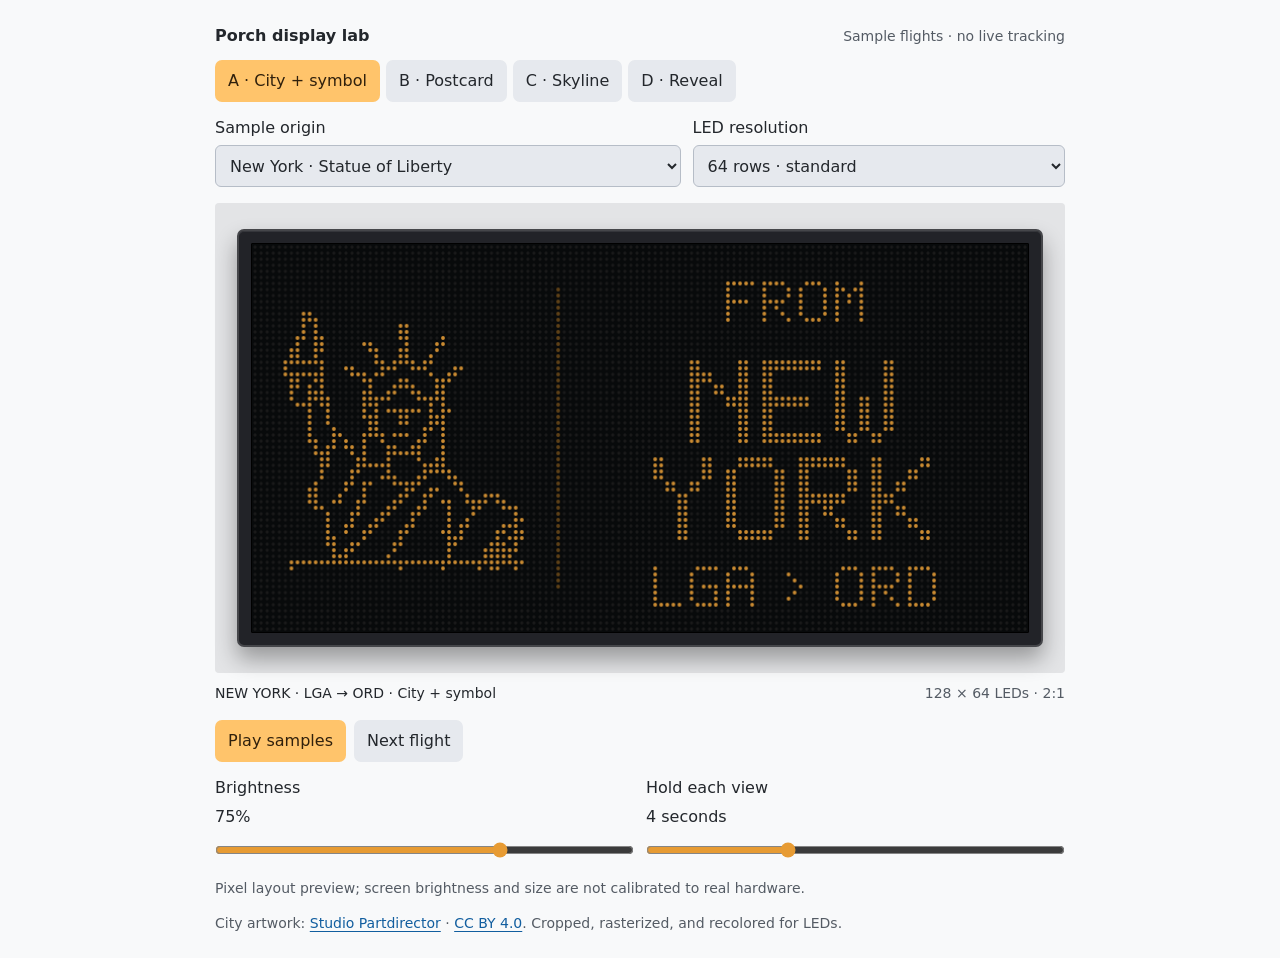
==== index.html @ 98efd969 "Add LED flight display emulator and city landmark library" ====
<!doctype html>
<html lang="en">
<head>
<meta charset="utf-8">
<meta name="viewport" content="width=device-width, initial-scale=1">
<meta name="description" content="Try four amber LED flight-origin displays with city landmark icons.">
<title>Porch Flight Display</title>
<style>
:root {
  color-scheme: light dark;
  --page: light-dark(#f8f9fa, #17191c);
  --ink: light-dark(#23272c, #f0f1f3);
  --muted-ink: light-dark(#545b64, #aeb5bf);
  --control: light-dark(#e6e9ee, #2d3239);
  --control-border: light-dark(#b6bdc7, #515b68);
  --active: #ffc46b;
  --active-ink: #30200c;
}
* { box-sizing: border-box; }
body { margin: 0; padding: 24px 16px; font: 400 16px/1.5 system-ui, sans-serif; background: var(--page); color: var(--ink); }
main { width: 100%; max-width: 850px; margin: 0 auto; }
strong { font-weight: 600; }
button, select, input { font: inherit; }
.btn { display: inline-flex; align-items: center; justify-content: center; min-height: 42px; padding: 8px 12px; background: var(--control); color: var(--ink); border: 1px solid transparent; border-radius: 7px; cursor: pointer; text-align: center; }
.btn:hover { border-color: var(--control-border); }
.btn[aria-pressed="true"], .btn-primary { background: var(--active); color: var(--active-ink); }
.btn:focus-visible, select:focus-visible, input:focus-visible, a:focus-visible { outline: 3px solid #3f8fdf; outline-offset: 3px; }
.form-label { font-weight: 400; }
.form-select { width: 100%; min-width: 0; min-height: 42px; padding: 7px 10px; background: var(--control); color: var(--ink); border: 1px solid var(--control-border); border-radius: 6px; }
.form-range { display: block; width: 100%; min-height: 32px; margin: 0; accent-color: #e79b33; cursor: pointer; }
.text-small { font-size: 0.875rem; }
.text-muted { color: var(--muted-ink); }
.tabular-nums { font-variant-numeric: tabular-nums; }
a { color: light-dark(#125e9f, #8ec6f5); text-underline-offset: 3px; }
p { margin: 0 0 12px; }
@media(max-width: 420px) { body { padding: 16px 12px; } .btn { min-height: 44px; } }

</style>
</head>
<body><main>
<div id="porch-display-emulator" aria-label="Interactive porch flight display emulator">
  <style>
    #porch-display-emulator .pd-top { display:flex; align-items:center; justify-content:space-between; gap:12px; flex-wrap:wrap; margin-bottom:12px; }
    #porch-display-emulator .pd-layouts { display:flex; flex-wrap:wrap; gap:6px; margin-bottom:14px; }
    #porch-display-emulator .pd-controls { display:grid; grid-template-columns:1.25fr 1fr; gap:12px; margin-bottom:16px; }
    #porch-display-emulator .pd-field { display:grid; gap:5px; min-width:0; }
    #porch-display-emulator .pd-stage { --pd-case:#222328; --pd-face:#080a0b; --pd-rim:#45464a; padding:26px 22px; display:flex; justify-content:center; align-items:center; background:light-dark(#e3e4e6,#17191d); border-radius:4px; }
    #porch-display-emulator .pd-sign { width:100%; box-sizing:border-box; background:var(--pd-case); border:2px solid var(--pd-rim); padding:12px; border-radius:7px; box-shadow:0 12px 22px #0005,inset 0 1px 0 #ffffff16; }
    #porch-display-emulator .pd-sign canvas { display:block; width:100%; height:auto; background:var(--pd-face); border:1px solid #000; border-radius:1px; }
    #porch-display-emulator .pd-caption { display:flex; align-items:baseline; justify-content:space-between; flex-wrap:wrap; gap:6px 16px; margin-top:10px; margin-bottom:16px; }
    #porch-display-emulator .pd-play { display:flex; flex-wrap:wrap; gap:8px; margin-bottom:14px; }
    #porch-display-emulator .pd-settings { display:grid; grid-template-columns:1fr 1fr; gap:12px; margin-bottom:12px; }
    #porch-display-emulator .pd-credit { margin:14px 0 0; }
    #porch-display-emulator [hidden] { display:none !important; }
    @media(max-width:420px) {
      #porch-display-emulator .pd-controls, #porch-display-emulator .pd-settings { grid-template-columns:1fr; }
      #porch-display-emulator .pd-stage { padding:20px 10px; }
      #porch-display-emulator .pd-sign { padding:8px; }
    }
  </style>
  <div class="pd-top">
    <strong>Porch display lab</strong>
    <span class="text-small text-muted">Sample flights · no live tracking</span>
  </div>
  <div class="pd-layouts" role="group" aria-label="Display layout">
    <button class="btn" type="button" data-layout="a" aria-pressed="true">A · City + symbol</button>
    <button class="btn" type="button" data-layout="b" aria-pressed="false">B · Postcard</button>
    <button class="btn" type="button" data-layout="c" aria-pressed="false">C · Skyline</button>
    <button class="btn" type="button" data-layout="d" aria-pressed="false">D · Reveal</button>
  </div>
  <div class="pd-controls">
    <label class="pd-field form-label">Sample origin
      <select class="form-select" id="pd-city">
        <option value="0">New York · Statue of Liberty</option>
        <option value="1">London · Big Ben</option>
        <option value="2">Paris · Eiffel Tower</option>
        <option value="3">San Francisco · Golden Gate Bridge</option>
        <option value="4">Seattle · Space Needle</option>
        <option value="5">Tokyo · Temple</option>
      </select>
    </label>
    <label class="pd-field form-label">LED resolution
      <select class="form-select" id="pd-resolution">
        <option value="32">32 rows · coarse</option>
        <option value="64" selected>64 rows · standard</option>
        <option value="128">128 rows · detailed</option>
      </select>
    </label>
  </div>
  <div class="pd-stage">
    <div class="pd-sign" id="pd-sign">
      <canvas id="pd-canvas" width="768" height="384" role="img" aria-label="Loading New York sample display">LED flight origin preview.</canvas>
    </div>
  </div>
  <div class="pd-caption text-small">
    <span id="pd-status" aria-live="polite">Loading city artwork…</span>
    <span class="text-muted tabular-nums" id="pd-spec">128 × 64 LEDs · 2:1</span>
  </div>
  <div class="pd-play">
    <button class="btn btn-primary" type="button" id="pd-play" aria-pressed="false">Play samples</button>
    <button class="btn" type="button" id="pd-next">Next flight</button>
    <button class="btn" type="button" id="pd-phase" hidden>Show landmark</button>
  </div>
  <div class="pd-settings">
    <label class="pd-field form-label">Brightness <span class="tabular-nums" id="pd-bright-value">75%</span>
      <input class="form-range" id="pd-bright" type="range" min="20" max="100" step="5" value="75" aria-label="Simulated LED brightness">
    </label>
    <label class="pd-field form-label">Hold each view <span class="tabular-nums" id="pd-hold-value">4 seconds</span>
      <input class="form-range" id="pd-hold" type="range" min="2" max="8" step="1" value="4" aria-label="Seconds per display view">
    </label>
  </div>
  <div class="text-small text-muted" id="pd-note">Pixel layout preview; screen brightness and size are not calibrated to real hardware.</div>
  <p class="pd-credit text-small text-muted">City artwork: <a href="https://svgcities.com/" target="_blank" rel="noopener noreferrer">Studio Partdirector</a> · <a href="https://creativecommons.org/licenses/by/4.0/" target="_blank" rel="noopener noreferrer">CC BY 4.0</a>. Cropped, rasterized, and recolored for LEDs.</p>
  <script type="application/json" id="pd-icon-data">{"us-new-york":"[base64]","gb-london":"[base64]","fr-paris":"[base64]","us-san-francisco":"[base64]","us-seattle":"[base64]","jp-tokyo":"[base64]"}</script>
  <script>
  (() => {
    'use strict';
    const root = document.getElementById('porch-display-emulator');
    const el = id => root.querySelector('#' + id);
    const canvas = el('pd-canvas');
    const ctx = canvas.getContext('2d');
    const base = document.createElement('canvas');
    const baseCtx = base.getContext('2d');
    const reducedMotion = matchMedia('(prefers-reduced-motion: reduce)');
    const cities = [
      { name:'NEW YORK', code:'LGA', airport:'LaGuardia', icon:'us-new-york', landmark:'Statue of Liberty' },
      { name:'LONDON', code:'LHR', airport:'Heathrow', icon:'gb-london', landmark:'Big Ben' },
      { name:'PARIS', code:'CDG', airport:'Charles de Gaulle', icon:'fr-paris', landmark:'Eiffel Tower' },
      { name:'SAN FRANCISCO', code:'SFO', airport:'San Francisco International', icon:'us-san-francisco', landmark:'Golden Gate Bridge' },
      { name:'SEATTLE', code:'SEA', airport:'Seattle-Tacoma', icon:'us-seattle', landmark:'Space Needle' },
      { name:'TOKYO', code:'HND', airport:'Haneda', icon:'jp-tokyo', landmark:'Temple' }
    ];
    // Each glyph is a real 5-by-7 bitmap. Letter edges always land on whole LEDs.
    const font = {
      A:['01110','10001','10001','11111','10001','10001','10001'],
      B:['11110','10001','10001','11110','10001','10001','11110'],
      C:['01111','10000','10000','10000','10000','10000','01111'],
      D:['11110','10001','10001','10001','10001','10001','11110'],
      E:['11111','10000','10000','11110','10000','10000','11111'],
      F:['11111','10000','10000','11110','10000','10000','10000'],
      G:['01111','10000','10000','10111','10001','10001','01111'],
      H:['10001','10001','10001','11111','10001','10001','10001'],
      I:['111','010','010','010','010','010','111'],
      J:['00111','00010','00010','00010','10010','10010','01100'],
      K:['10001','10010','10100','11000','10100','10010','10001'],
      L:['10000','10000','10000','10000','10000','10000','11111'],
      M:['10001','11011','10101','10101','10001','10001','10001'],
      N:['10001','11001','10101','10011','10001','10001','10001'],
      O:['01110','10001','10001','10001','10001','10001','01110'],
      P:['11110','10001','10001','11110','10000','10000','10000'],
      Q:['01110','10001','10001','10001','10101','10010','01101'],
      R:['11110','10001','10001','11110','10100','10010','10001'],
      S:['01111','10000','10000','01110','00001','00001','11110'],
      T:['11111','00100','00100','00100','00100','00100','00100'],
      U:['10001','10001','10001','10001','10001','10001','01110'],
      V:['10001','10001','10001','10001','10001','01010','00100'],
      W:['10001','10001','10001','10101','10101','10101','01010'],
      X:['10001','10001','01010','00100','01010','10001','10001'],
      Y:['10001','10001','01010','00100','00100','00100','00100'],
      Z:['11111','00001','00010','00100','01000','10000','11111'],
      '0':['01110','10001','10011','10101','11001','10001','01110'],
      '1':['010','110','010','010','010','010','111'],
      '2':['01110','10001','00001','00010','00100','01000','11111'],
      '3':['11110','00001','00001','01110','00001','00001','11110'],
      '4':['00010','00110','01010','10010','11111','00010','00010'],
      '5':['11111','10000','10000','11110','00001','00001','11110'],
      '6':['01110','10000','10000','11110','10001','10001','01110'],
      '7':['11111','00001','00010','00100','01000','01000','01000'],
      '8':['01110','10001','10001','01110','10001','10001','01110'],
      '9':['01110','10001','10001','01111','00001','00001','01110'],
      '>':['000','100','010','001','010','100','000'],
      '-':['000','000','000','111','000','000','000'],
      '?':['11110','00001','00001','00110','00100','00000','00100'],
      ' ':['000','000','000','000','000','000','000']
    };
    const state = { layout:'a', city:0, rows:64, brightness:75, hold:4, phase:0, playing:false, remaining:0 };
    const artwork = new Map();
    const masks = new Map();
    let cols = 128, rows = 64, pixels = new Uint8Array(cols * rows);
    let intervalId = null, animationId = null, phaseStarted = 0, pausedElapsed = 0, ready = false;
    let artErrors = [];
    const dotPitch = 6;
    const measure = (text, scale=1) => Math.max(0, [...text].reduce((n,c) => n + (font[c] || font['?'])[0].length + 1, 0) - 1) * scale;
    function rect(x, y, w, h, value=255) {
      x=Math.round(x); y=Math.round(y); w=Math.round(w); h=Math.round(h);
      for(let py=Math.max(0,y); py<Math.min(rows,y+h); py++)
        for(let px=Math.max(0,x); px<Math.min(cols,x+w); px++) pixels[py*cols+px]=value;
    }
    function text(str,x,y,scale=1,value=255) {
      x=Math.round(x); y=Math.round(y);
      for(const char of str) {
        const glyph=font[char] || font['?'];
        glyph.forEach((line,gy) => [...line].forEach((bit,gx) => { if(bit==='1') rect(x+gx*scale,y+gy*scale,scale,scale,value); }));
        x+=(glyph[0].length+1)*scale;
      }
    }
    function fitText(str,x,y,w,h,maxScale=4) {
      const choices=[[str]];
      const words=str.split(' ');
      for(let i=1;i<words.length;i++) choices.push([words.slice(0,i).join(' '),words.slice(i).join(' ')]);
      let best=null;
      for(let scale=Math.floor(maxScale);scale>=1;scale--) {
        for(const lines of choices) {
          const height=(lines.length*8-1)*scale;
          if(height<=h && lines.every(line=>measure(line,scale)<=w)) { best={lines,scale,height}; break; }
        }
        if(best) break;
      }
      if(!best) {
        // Low-resolution panels still preserve complete city names, using additional rows.
        const lines=[]; let line='';
        for(const char of str) {
          if(measure(line+char)>w && line) { lines.push(line.trim()); line=''; }
          line+=char;
        }
        if(line.trim()) lines.push(line.trim());
        if(lines.length*8-1>h) return false;
        best={lines,scale:1,height:lines.length*8-1};
      }
      const top=Math.round(y+(h-best.height)/2);
      best.lines.forEach((line,i)=>text(line,x+(w-measure(line,best.scale))/2,top+i*8*best.scale,best.scale));
      return true;
    }
    function icon(key,x,y,w,h,value=255) {
      const art=artwork.get(key);
      if(!art) { fitText('?',x,y,w,h,Math.max(1,Math.floor(h/9))); return; }
      w=Math.max(1,Math.floor(w)); h=Math.max(1,Math.floor(h));
      const cacheKey=key+':'+w+':'+h;
      if(!masks.has(cacheKey)) {
        const off=document.createElement('canvas'); off.width=w; off.height=h;
        const oc=off.getContext('2d',{willReadFrequently:true});
        const scale=Math.min(w/art.width,h/art.height);
        const dw=Math.max(1,Math.round(art.width*scale)), dh=Math.max(1,Math.round(art.height*scale));
        oc.drawImage(art,(w-dw)/2,(h-dh)/2,dw,dh);
        const rgba=oc.getImageData(0,0,w,h).data;
        const mask=new Uint8Array(w*h);
        for(let i=0;i<mask.length;i++) mask[i]=rgba[i*4+3]>=66 ? 255 : 0;
        masks.set(cacheKey,mask);
      }
      const mask=masks.get(cacheKey);
      for(let iy=0;iy<h;iy++) for(let ix=0;ix<w;ix++) if(mask[iy*w+ix]) rect(x+ix,y+iy,1,1,value);
    }
    function combined(city) {
      const r=rows/64;
      if(rows===32) {
        icon(city.icon,2,3,22,26);
        fitText(city.name,27,3,cols-29,25,1);
        return;
      }
      const divider=Math.round(cols*.39);
      icon(city.icon,5*r,5*r,divider-10*r,rows-10*r);
      rect(divider,7*r,1,rows-14*r,120);
      const x=divider+5*r,w=cols-x-5*r;
      fitText('FROM',x,5*r,w,8*r,Math.floor(r));
      fitText(city.name,x,19*r,w,30*r,Math.floor(3*r));
      fitText(city.code+' > ORD',x,53*r,w,7*r,Math.floor(r));
    }
    function postcard(city) {
      const r=rows/64;
      if(rows===32) {
        if(city.name.split(' ').some(word=>measure(word)>cols-2)) {
          fitText(city.name,1,1,cols-2,rows-2,1);
          return;
        }
        fitText(city.name,1,1,cols-2,15,1);
        icon(city.icon,8,18,16,13);
        return;
      }
      fitText('FROM',2*r,3*r,cols-4*r,7*r,Math.floor(r));
      const long=measure(city.name)>cols/r-6;
      const titleHeight=(long?15:7)*r;
      fitText(city.name,3*r,14*r,cols-6*r,titleHeight,Math.floor(r));
      const iconTop=14*r+titleHeight+4*r;
      icon(city.icon,7*r,iconTop,cols-14*r,52*r-iconTop);
      fitText(city.code+' > ORD',2*r,55*r,cols-4*r,7*r,Math.floor(r));
    }
    function skyline(city) {
      const r=rows/64;
      fitText(city.name,5*r,3*r,cols-10*r,15*r,Math.floor(2*r));
      const bottom=Math.round(53*r), top=Math.round(25*r);
      // Schematic cityscape: geometric context, not a traced or geographically accurate skyline.
      const heights=[.32,.53,.4,.75,.34,.58,.48,.7,.45,.56,.8,.4,.64,.36,.6,.46];
      const bandLeft=Math.round(cols*.12), bandRight=Math.round(cols*.88);
      const bandWidth=bandRight-bandLeft, bw=Math.max(2,Math.floor(bandWidth/19));
      for(let i=0;i<16;i++) {
        const bx=bandLeft+Math.round(i*bandWidth/16);
        const bh=Math.round((bottom-top)*heights[(i+state.city)%heights.length]);
        const center=cols/2;
        if(Math.abs(bx-center)<24*r) continue;
        rect(bx,bottom-bh,bw,bh,150);
        if(rows>=64) for(let yy=bottom-bh+3*r; yy<bottom-2*r; yy+=4*r) rect(bx+2*r,yy,1*r,1*r,0);
      }
      icon(city.icon,cols/2-24*r,21*r,48*r,32*r,255);
      rect(4*r,bottom,cols-8*r,1,190);
      if(rows>=64) fitText(city.code+' > ORD',4*r,56*r,cols-8*r,7*r,Math.floor(r));
    }
    function reveal(city) {
      const r=rows/64;
      if(state.phase===2) { combined(city); return; }
      if(state.phase===0) {
        if(rows>=64) fitText('FROM',4*r,5*r,cols-8*r,7*r,Math.floor(r));
        fitText(city.name,4*r,rows===32?4:19*r,cols-8*r,rows===32?24:27*r,Math.max(1,Math.floor(3*r)));
        if(rows>=64) fitText(city.code+' > ORD',4*r,54*r,cols-8*r,7*r,Math.floor(r));
      } else {
        icon(city.icon,cols/2-24*r,2*r,48*r,45*r);
        const caption=rows===32 && measure(city.name)>cols-4*r?city.code:city.name;
        fitText(caption,2*r,Math.round(50*r),cols-4*r,rows-Math.round(50*r),Math.max(1,Math.floor(r)));
      }
    }
    function makeBase() {
      canvas.width=cols*dotPitch; canvas.height=rows*dotPitch;
      base.width=canvas.width; base.height=canvas.height;
      baseCtx.fillStyle='#080a0b'; baseCtx.fillRect(0,0,base.width,base.height);
      baseCtx.fillStyle='#1a1a1a'; baseCtx.beginPath();
      for(let y=0;y<rows;y++) for(let x=0;x<cols;x++) {
        baseCtx.moveTo(x*6+4.7,y*6+3);
        baseCtx.arc(x*6+3,y*6+3,1.7,0,Math.PI*2);
      }
      baseCtx.fill();
    }
    function paint(frame=pixels) {
      ctx.drawImage(base,0,0);
      const b=state.brightness/100;
      for(const level of [120,150,190,255]) {
        const power=(level/255)*(.2+.8*b);
        ctx.fillStyle='rgb('+Math.round(255*power)+','+Math.round(175*power)+','+Math.round(62*power)+')';
        ctx.beginPath();
        for(let i=0;i<frame.length;i++) if(frame[i]===level) {
          const px=(i%cols)*6+3,py=Math.floor(i/cols)*6+3;
          ctx.moveTo(px+1.9,py); ctx.arc(px,py,1.9,0,Math.PI*2);
        }
        ctx.fill();
      }
    }
    function draw(animate=false) {
      const previous=pixels.slice(), oldCols=cols, oldRows=rows;
      rows=state.rows;
      cols=rows*(state.layout==='b'?1:state.layout==='c'?3:2);
      const changed=cols!==oldCols || rows!==oldRows;
      if(changed || !base.width) makeBase();
      pixels=new Uint8Array(cols*rows);
      const city=cities[state.city];
      ({a:combined,b:postcard,c:skyline,d:reveal})[state.layout](city);
      el('pd-sign').style.maxWidth=state.layout==='b'?'370px':'100%';
      el('pd-spec').textContent=cols+' × '+rows+' LEDs · '+(cols/rows)+':1';
      el('pd-phase').hidden=state.layout!=='d';
      el('pd-phase').textContent=['Show landmark','Show both','Show city'][state.phase];
      const phase=state.layout==='d'?['City first','Landmark','City + symbol'][state.phase]:({a:'City + symbol',b:'Postcard',c:'Schematic skyline'})[state.layout];
      el('pd-status').textContent=city.name+' · '+city.code+' → ORD · '+phase;
      el('pd-note').textContent=state.layout==='c'?'Skyline buildings are schematic; the central landmark comes from the city library.':'Pixel layout preview; screen brightness and size are not calibrated to real hardware.';
      if(rows===32) el('pd-note').textContent+=' Coarse mode omits small details; long city names may use the whole sign.';
      if(artErrors.length) el('pd-note').textContent+=' Artwork unavailable: '+artErrors.join(', ')+'.';
      canvas.setAttribute('aria-label',phase+' layout. Sample flight from '+city.name+', '+city.airport+', to Chicago O’Hare. Landmark: '+city.landmark+'. '+cols+' by '+rows+' LEDs.');
      root.dataset.city=String(state.city); root.dataset.phase=String(state.phase); root.dataset.layout=state.layout;
      root.dataset.cols=String(cols); root.dataset.rows=String(rows);
      root.dataset.litPixels=String(pixels.reduce((n,v)=>n+(v>0),0));
      if(animationId) cancelAnimationFrame(animationId);
      if(animate && !changed && !reducedMotion.matches) {
        const started=performance.now(), finalFrame=pixels.slice();
        function slide(now) {
          const t=Math.min(1,(now-started)/360), eased=1-Math.pow(1-t,3), shift=Math.round(eased*cols);
          const frame=new Uint8Array(cols*rows);
          for(let y=0;y<rows;y++) for(let x=0;x<cols;x++) frame[y*cols+x]=x+shift<cols?previous[y*cols+x+shift]:finalFrame[y*cols+x+shift-cols];
          paint(frame);
          if(t<1) animationId=requestAnimationFrame(slide); else { animationId=null; paint(); }
        }
        animationId=requestAnimationFrame(slide);
      } else paint();
    }
    function sync() {
      root.querySelectorAll('[data-layout]').forEach(button=>button.setAttribute('aria-pressed',String(button.dataset.layout===state.layout)));
      el('pd-city').value=String(state.city); el('pd-resolution').value=String(state.rows);
      el('pd-play').textContent=state.playing?'Pause samples':pausedElapsed?'Resume samples':'Play samples';
      el('pd-play').setAttribute('aria-pressed',String(state.playing));
      el('pd-bright-value').textContent=state.brightness+'%';
      el('pd-hold-value').textContent=state.hold+' seconds';
      el('pd-bright').setAttribute('aria-valuetext',state.brightness+' percent');
      el('pd-hold').setAttribute('aria-valuetext',state.hold+' seconds');
      root.dataset.playing=String(state.playing);
    }
    function stop(reset=true) {
      if(intervalId) clearInterval(intervalId);
      intervalId=null;
      if(state.playing) pausedElapsed=Math.max(1,performance.now()-phaseStarted);
      state.playing=false;
      if(reset) { pausedElapsed=0; state.remaining=0; }
      sync();
    }
    function advance() {
      if(state.layout==='d' && state.phase<2) state.phase++;
      else {
        if(state.remaining<=1) { stop(); el('pd-status').textContent+=' · Samples finished'; return; }
        state.remaining--; state.city=(state.city+1)%cities.length; state.phase=0;
      }
      phaseStarted=performance.now(); pausedElapsed=0; sync(); draw(true);
    }
    function play() {
      if(!ready) return;
      if(state.playing) { stop(false); return; }
      if(!state.remaining) state.remaining=cities.length;
      state.playing=true; phaseStarted=performance.now()-pausedElapsed; pausedElapsed=0;
      intervalId=setInterval(()=>{ if(performance.now()-phaseStarted>=state.hold*1000) advance(); },80);
      sync();
    }
    root.querySelectorAll('[data-layout]').forEach(button=>button.addEventListener('click',()=>{
      stop(); state.layout=button.dataset.layout; state.phase=0; sync(); draw();
    }));
    el('pd-city').addEventListener('change',event=>{ const value=Number(event.target.value); stop(); state.city=value; state.phase=0; sync(); draw(true); });
    el('pd-resolution').addEventListener('change',event=>{ const value=Number(event.target.value); stop(); state.rows=value; sync(); draw(); });
    el('pd-play').addEventListener('click',play);
    el('pd-next').addEventListener('click',()=>{ stop(); state.city=(state.city+1)%cities.length; state.phase=0; sync(); draw(true); });
    el('pd-phase').addEventListener('click',()=>{ stop(); state.phase=(state.phase+1)%3; sync(); draw(true); });
    el('pd-bright').addEventListener('input',event=>{ state.brightness=Number(event.target.value); sync(); if(animationId) { cancelAnimationFrame(animationId); animationId=null; } paint(); });
    el('pd-hold').addEventListener('input',event=>{ state.hold=Number(event.target.value); if(state.playing) phaseStarted=performance.now(); pausedElapsed=0; sync(); });
    document.addEventListener('visibilitychange',()=>{ if(document.hidden && state.playing) stop(false); });
    // All six SVGs are embedded. No external requests or flight credentials are used.
    const embedded=JSON.parse(el('pd-icon-data').textContent);
    async function loadArtwork(city) {
      try {
        const img=new Image();
        img.src='data:image/svg+xml;base64,'+embedded[city.icon];
        await img.decode();
        const tmp=document.createElement('canvas'); tmp.width=240; tmp.height=240;
        const tc=tmp.getContext('2d',{willReadFrequently:true}); tc.drawImage(img,0,0,240,240);
        const rgba=tc.getImageData(0,0,240,240).data;
        let minX=240,minY=240,maxX=-1,maxY=-1;
        for(let y=0;y<240;y++) for(let x=0;x<240;x++) if(rgba[(y*240+x)*4+3]>65) { minX=Math.min(x,minX); minY=Math.min(y,minY); maxX=Math.max(x,maxX); maxY=Math.max(y,maxY); }
        if(maxX<minX) throw new Error('Empty icon');
        const cropped=document.createElement('canvas'); cropped.width=maxX-minX+1; cropped.height=maxY-minY+1;
        cropped.getContext('2d').drawImage(tmp,minX,minY,cropped.width,cropped.height,0,0,cropped.width,cropped.height);
        artwork.set(city.icon,cropped);
      } catch(error) { artErrors.push(city.name); }
    }
    makeBase(); sync(); draw();
    Promise.all(cities.map(loadArtwork)).then(()=>{
      ready=true; root.dataset.ready='true'; root.dataset.artworkCount=String(artwork.size); draw();
    });
  })();
  </script>
</div>

</main></body>
</html>
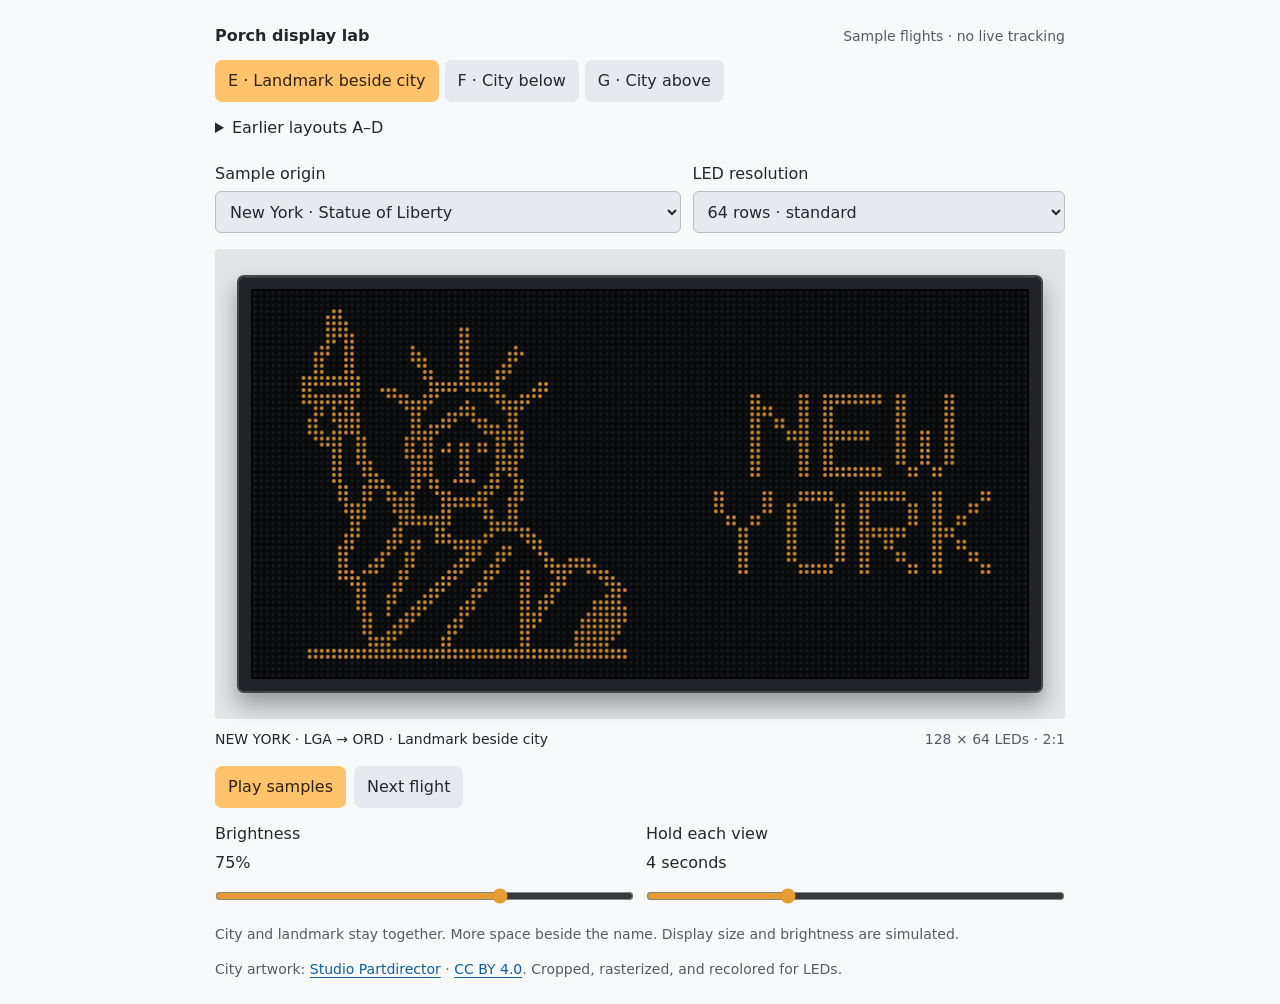
==== commit 0da6ecda: "Add larger landmark layouts and reliable pixel rendering" ====
--- a/index.html
+++ b/index.html
@@ -3,7 +3,7 @@
 <head>
 <meta charset="utf-8">
 <meta name="viewport" content="width=device-width, initial-scale=1">
-<meta name="description" content="Try four amber LED flight-origin displays with city landmark icons.">
+<meta name="description" content="Compare amber LED flight-origin layouts with larger city landmarks.">
 <title>Porch Flight Display</title>
 <style>
 :root {
@@ -42,6 +42,8 @@
   <style>
     #porch-display-emulator .pd-top { display:flex; align-items:center; justify-content:space-between; gap:12px; flex-wrap:wrap; margin-bottom:12px; }
     #porch-display-emulator .pd-layouts { display:flex; flex-wrap:wrap; gap:6px; margin-bottom:14px; }
+    #porch-display-emulator .pd-earlier { margin-bottom:14px; }
+    #porch-display-emulator .pd-earlier summary { cursor:pointer; margin-bottom:8px; }
     #porch-display-emulator .pd-controls { display:grid; grid-template-columns:1.25fr 1fr; gap:12px; margin-bottom:16px; }
     #porch-display-emulator .pd-field { display:grid; gap:5px; min-width:0; }
     #porch-display-emulator .pd-stage { --pd-case:#222328; --pd-face:#080a0b; --pd-rim:#45464a; padding:26px 22px; display:flex; justify-content:center; align-items:center; background:light-dark(#e3e4e6,#17191d); border-radius:4px; }
@@ -62,12 +64,20 @@
     <strong>Porch display lab</strong>
     <span class="text-small text-muted">Sample flights · no live tracking</span>
   </div>
-  <div class="pd-layouts" role="group" aria-label="Display layout">
-    <button class="btn" type="button" data-layout="a" aria-pressed="true">A · City + symbol</button>
-    <button class="btn" type="button" data-layout="b" aria-pressed="false">B · Postcard</button>
-    <button class="btn" type="button" data-layout="c" aria-pressed="false">C · Skyline</button>
-    <button class="btn" type="button" data-layout="d" aria-pressed="false">D · Reveal</button>
-  </div>
+  <div class="pd-layouts" role="group" aria-label="Larger landmark layouts">
+    <button class="btn" type="button" data-layout="e" aria-pressed="true">E · Landmark beside city</button>
+    <button class="btn" type="button" data-layout="f" aria-pressed="false">F · City below</button>
+    <button class="btn" type="button" data-layout="g" aria-pressed="false">G · City above</button>
+  </div>
+  <details class="pd-earlier">
+    <summary>Earlier layouts A–D</summary>
+    <div class="pd-layouts" role="group" aria-label="Earlier display layouts">
+      <button class="btn" type="button" data-layout="a" aria-pressed="false">A · City + symbol</button>
+      <button class="btn" type="button" data-layout="b" aria-pressed="false">B · Postcard</button>
+      <button class="btn" type="button" data-layout="c" aria-pressed="false">C · Skyline</button>
+      <button class="btn" type="button" data-layout="d" aria-pressed="false">D · Reveal</button>
+    </div>
+  </details>
   <div class="pd-controls">
     <label class="pd-field form-label">Sample origin
       <select class="form-select" id="pd-city">
@@ -111,7 +121,7 @@
   </div>
   <div class="text-small text-muted" id="pd-note">Pixel layout preview; screen brightness and size are not calibrated to real hardware.</div>
   <p class="pd-credit text-small text-muted">City artwork: <a href="https://svgcities.com/" target="_blank" rel="noopener noreferrer">Studio Partdirector</a> · <a href="https://creativecommons.org/licenses/by/4.0/" target="_blank" rel="noopener noreferrer">CC BY 4.0</a>. Cropped, rasterized, and recolored for LEDs.</p>
-  <script type="application/json" id="pd-icon-data">{"us-new-york":"[base64]","gb-london":"[base64]","fr-paris":"[base64]","us-san-francisco":"[base64]","us-seattle":"[base64]","jp-tokyo":"[base64]"}</script>
+  <script type="application/json" id="pd-icon-data">{"version":1,"images":{"us-new-york":{"width":213,"height":227,"alpha":"[base64]","sourceSha256":"641132551f41146cbb74d844da2f01256bd58652d41606cd7b1d79a6d8709433"},"gb-london":{"width":209,"height":208,"alpha":"[base64]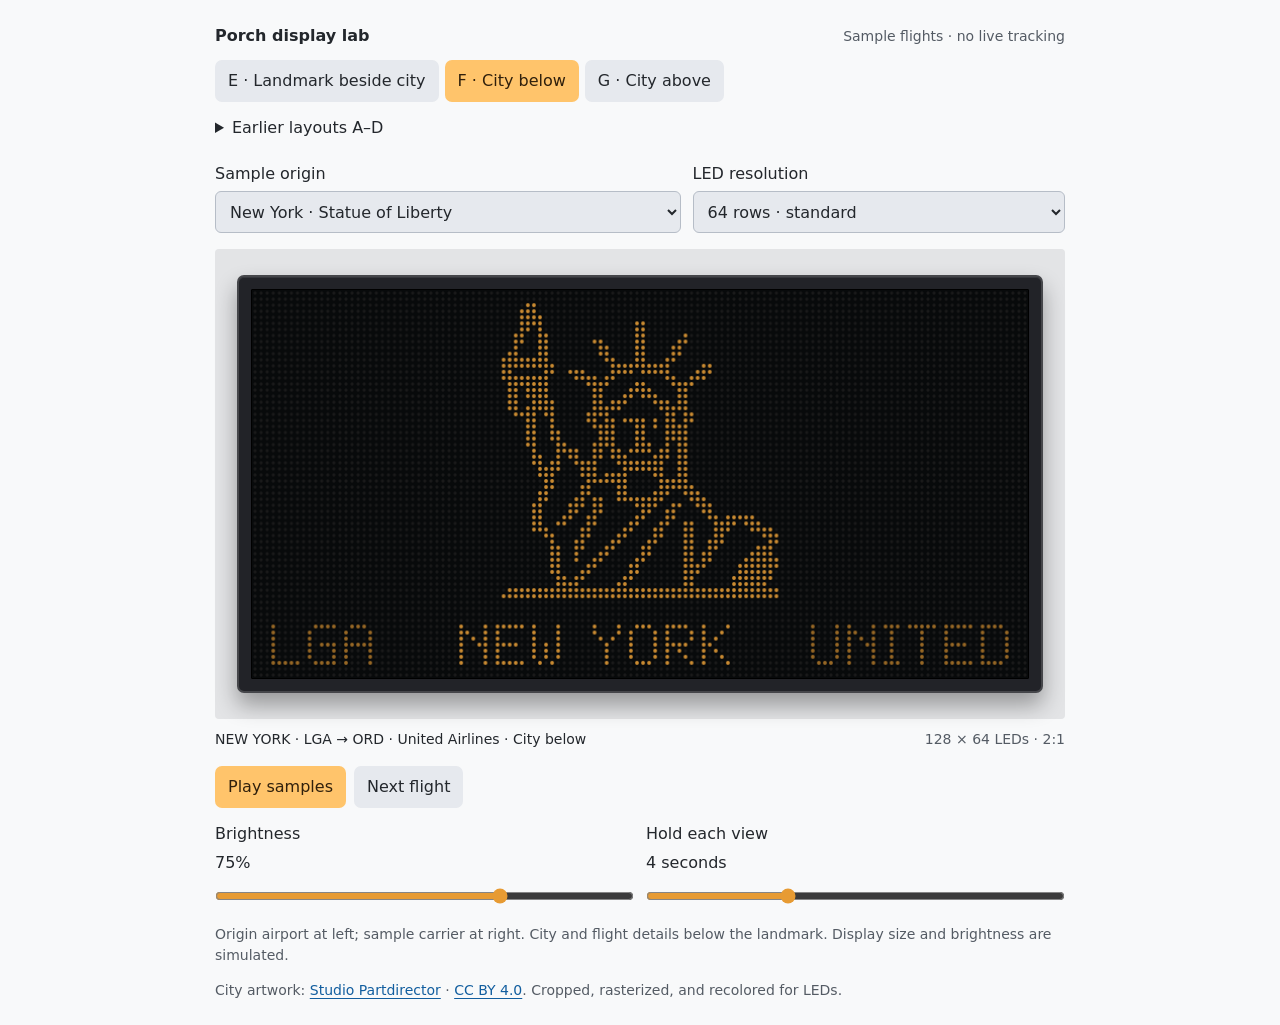
==== commit 5b7638ef: "Show origin airport and sample carrier across landmark layouts" ====
--- a/index.html
+++ b/index.html
@@ -65,8 +65,8 @@
     <span class="text-small text-muted">Sample flights · no live tracking</span>
   </div>
   <div class="pd-layouts" role="group" aria-label="Larger landmark layouts">
-    <button class="btn" type="button" data-layout="e" aria-pressed="true">E · Landmark beside city</button>
-    <button class="btn" type="button" data-layout="f" aria-pressed="false">F · City below</button>
+    <button class="btn" type="button" data-layout="e" aria-pressed="false">E · Landmark beside city</button>
+    <button class="btn" type="button" data-layout="f" aria-pressed="true">F · City below</button>
     <button class="btn" type="button" data-layout="g" aria-pressed="false">G · City above</button>
   </div>
   <details class="pd-earlier">
@@ -131,12 +131,12 @@
     const ctx = canvas.getContext('2d');
     const reducedMotion = matchMedia('(prefers-reduced-motion: reduce)');
     const cities = [
-      { name:'NEW YORK', code:'LGA', airport:'LaGuardia', icon:'us-new-york', landmark:'Statue of Liberty' },
-      { name:'LONDON', code:'LHR', airport:'Heathrow', icon:'gb-london', landmark:'Big Ben' },
-      { name:'PARIS', code:'CDG', airport:'Charles de Gaulle', icon:'fr-paris', landmark:'Eiffel Tower' },
-      { name:'SAN FRANCISCO', code:'SFO', airport:'San Francisco International', icon:'us-san-francisco', landmark:'Golden Gate Bridge' },
-      { name:'SEATTLE', code:'SEA', airport:'Seattle-Tacoma', icon:'us-seattle', landmark:'Space Needle' },
-      { name:'TOKYO', code:'HND', airport:'Haneda', icon:'jp-tokyo', landmark:'Temple' }
+      { name:'NEW YORK', code:'LGA', airport:'LaGuardia', carrier:'United Airlines', carrierLabel:'UNITED', carrierCode:'UA', icon:'us-new-york', landmark:'Statue of Liberty' },
+      { name:'LONDON', code:'LHR', airport:'Heathrow', carrier:'British Airways', carrierLabel:'BRITISH', carrierCode:'BA', icon:'gb-london', landmark:'Big Ben' },
+      { name:'PARIS', code:'CDG', airport:'Charles de Gaulle', carrier:'Air France', carrierLabel:'AIR FRANCE', carrierCode:'AF', icon:'fr-paris', landmark:'Eiffel Tower' },
+      { name:'SAN FRANCISCO', code:'SFO', airport:'San Francisco International', carrier:'United Airlines', carrierLabel:'UNITED', carrierCode:'UA', icon:'us-san-francisco', landmark:'Golden Gate Bridge' },
+      { name:'SEATTLE', code:'SEA', airport:'Seattle-Tacoma', carrier:'Alaska Airlines', carrierLabel:'ALASKA', carrierCode:'AS', icon:'us-seattle', landmark:'Space Needle' },
+      { name:'TOKYO', code:'HND', airport:'Haneda', carrier:'All Nippon Airways', carrierLabel:'ANA', carrierCode:'NH', icon:'jp-tokyo', landmark:'Temple' }
     ];
     // Each glyph is a real 5-by-7 bitmap. Letter edges always land on whole LEDs.
     const font = {
@@ -180,7 +180,7 @@
       '-':['000','000','000','111','000','000','000'],
       ' ':['000','000','000','000','000','000','000']
     };
-    const state = { layout:'e', city:0, rows:64, brightness:75, hold:4, phase:0, playing:false, remaining:0 };
+    const state = { layout:'f', city:0, rows:64, brightness:75, hold:4, phase:0, playing:false, remaining:0 };
     const artwork = new Map();
     const masks = new Map();
     let cols = 128, rows = 64, pixels = new Uint8Array(cols * rows);
@@ -293,25 +293,54 @@
       fitText(city.code+' > ORD',2*r,55*r,cols-4*r,7*r,Math.floor(r));
     }
     // These three arrangements keep both the name and landmark visible at 2:1.
-    // At 128 x 64, A reserves about 40 x 54 pixels for art; E reserves 64 x 58,
-    // F reserves 120 x 49, and G reserves 120 x 43. Artwork is never stretched.
+    // At 128 x 64, A reserves about 40 x 54 pixels for art; E reserves 64 x 49.
+    // F and G reserve 120 x 49 (41 when a long city name wraps).
+    // Artwork is never stretched.
+    function flightMetadata(city,y,scale) {
+      const padding=Math.round(3*rows/64);
+      const carrier=rows===32?city.carrierCode:city.carrierLabel;
+      text(city.code,padding,y,scale,190);
+      text(carrier,cols-padding-measure(carrier,scale),y,scale,190);
+    }
     function landmarkBeside(city) {
+      const r=rows/64, scale=Math.max(1,Math.floor(r));
+      const footerY=rows-2*r-7*scale;
+      icon(city.icon,3*r,3*r,64*r,footerY-6*r);
+      const cityX=Math.round(72*r), cityY=rows===32?0:3*r;
+      fitText(city.name,cityX,cityY,cols-cityX-(rows===32?1:Math.round(3*r)),footerY-cityY-1,Math.max(1,Math.floor(2*r)));
+      flightMetadata(city,footerY,scale);
+    }
+    function captionMetrics(city) {
       const r=rows/64;
-      icon(city.icon,3*r,3*r,64*r,58*r);
-      fitText(city.name,72*r,3*r,53*r,58*r,Math.max(1,Math.floor(2*r)));
+      const scale=Math.max(1,Math.floor(r)), padding=Math.round(3*r), gap=Math.max(2,4*r);
+      if(rows===32) {
+        const cityHeight=measure(city.name)>cols-2*padding?15:7;
+        return {scale,padding,cityHeight,height:cityHeight+9,stacked:true};
+      }
+      const cityX=padding+measure(city.code,scale)+gap;
+      const cityWidth=cols-padding-measure(city.carrierLabel,scale)-gap-cityX;
+      return {scale,cityX,cityWidth,height:(measure(city.name,scale)>cityWidth?16:8)*scale};
+    }
+    function flightCaption(city,y,metrics) {
+      const {scale,height}=metrics;
+      if(metrics.stacked) {
+        fitText(city.name,metrics.padding,y,cols-2*metrics.padding,metrics.cityHeight,1);
+        flightMetadata(city,y+metrics.cityHeight+2,1);
+        return;
+      }
+      fitText(city.name,metrics.cityX,y,metrics.cityWidth,height,scale);
+      flightMetadata(city,Math.round(y+(height-7*scale)/2),scale);
     }
     function cityBelow(city) {
-      const r=rows/64;
-      const captionHeight=rows===32 && measure(city.name)>122*r?15:Math.max(8,8*r);
-      const captionY=rows-2*r-captionHeight;
-      icon(city.icon,4*r,2*r,120*r,captionY-5*r);
-      fitText(city.name,3*r,captionY,122*r,captionHeight,Math.max(1,Math.floor(r)));
+      const r=rows/64, metrics=captionMetrics(city);
+      const captionY=rows-2*r-metrics.height;
+      icon(city.icon,4*r,2*r,120*r,Math.max(1,captionY-5*r));
+      flightCaption(city,captionY,metrics);
     }
     function cityAbove(city) {
-      const r=rows/64;
-      const titleHeight=Math.max(15,15*r), iconY=titleHeight+4*r;
-      fitText(city.name,3*r,2*r,122*r,titleHeight,Math.max(1,Math.floor(2*r)));
-      icon(city.icon,4*r,iconY,120*r,rows-iconY-2*r);
+      const r=rows/64, metrics=captionMetrics(city), iconY=metrics.height+5*r;
+      flightCaption(city,2*r,metrics);
+      icon(city.icon,4*r,iconY,120*r,Math.max(1,rows-iconY-2*r));
     }
     function skyline(city) {
       const r=rows/64;
@@ -387,17 +416,19 @@
       if(changed || canvas.width!==cols*dotPitch || canvas.height!==rows*dotPitch) sizeDisplay();
       pixels=new Uint8Array(cols*rows);
       const city=cities[state.city];
+      const hasFlightDetails=['e','f','g'].includes(state.layout);
       ({a:combined,b:postcard,c:skyline,d:reveal,e:landmarkBeside,f:cityBelow,g:cityAbove})[state.layout](city);
       el('pd-sign').style.maxWidth=state.layout==='b'?'370px':'100%';
       el('pd-spec').textContent=cols+' × '+rows+' LEDs · '+(cols/rows)+':1';
       el('pd-phase').hidden=state.layout!=='d';
       el('pd-phase').textContent=['Show landmark','Show both','Show city'][state.phase];
       const phase=state.layout==='d'?['City first','Landmark','City + symbol'][state.phase]:({a:'City + symbol',b:'Postcard',c:'Schematic skyline',e:'Landmark beside city',f:'City below',g:'City above'})[state.layout];
-      el('pd-status').textContent=city.name+' · '+city.code+' → ORD · '+phase;
+      el('pd-status').textContent=city.name+' · '+city.code+' → ORD · '+(hasFlightDetails?city.carrier+' · ':'')+phase;
       el('pd-note').textContent=state.layout==='c'?'Skyline buildings are schematic; the central landmark comes from the city library.':'Pixel layout preview; screen brightness and size are not calibrated to real hardware.';
-      if(['e','f','g'].includes(state.layout)) el('pd-note').textContent='City and landmark stay together. '+({e:'More space beside the name.',f:'A small caption leaves more height for the landmark.',g:'A larger heading leaves a wide area for the landmark.'})[state.layout]+' Display size and brightness are simulated.';
+      if(hasFlightDetails) el('pd-note').textContent='Origin airport at left; sample carrier at right. '+({e:'Flight details below the city and landmark.',f:'City and flight details below the landmark.',g:'City and flight details above the landmark.'})[state.layout]+' Display size and brightness are simulated.';
       if(rows===32) el('pd-note').textContent+=' Coarse mode omits small details; long city names may use the whole sign.';
-      canvas.setAttribute('aria-label',phase+' layout. Sample flight from '+city.name+', '+city.airport+', to Chicago O’Hare. Landmark: '+city.landmark+'. '+cols+' by '+rows+' LEDs.');
+      if(rows===32 && hasFlightDetails) el('pd-note').textContent+=' Carrier names use compact codes.';
+      canvas.setAttribute('aria-label',phase+' layout. Sample flight from '+city.name+', '+city.airport+' ('+city.code+'), to Chicago O’Hare. '+(hasFlightDetails?'Carrier: '+city.carrier+'. ':'')+'Landmark: '+city.landmark+'. '+cols+' by '+rows+' LEDs.');
       root.dataset.city=String(state.city); root.dataset.phase=String(state.phase); root.dataset.layout=state.layout;
       root.dataset.cols=String(cols); root.dataset.rows=String(rows);
       root.dataset.litPixels=String(pixels.reduce((n,v)=>n+(v>0),0));
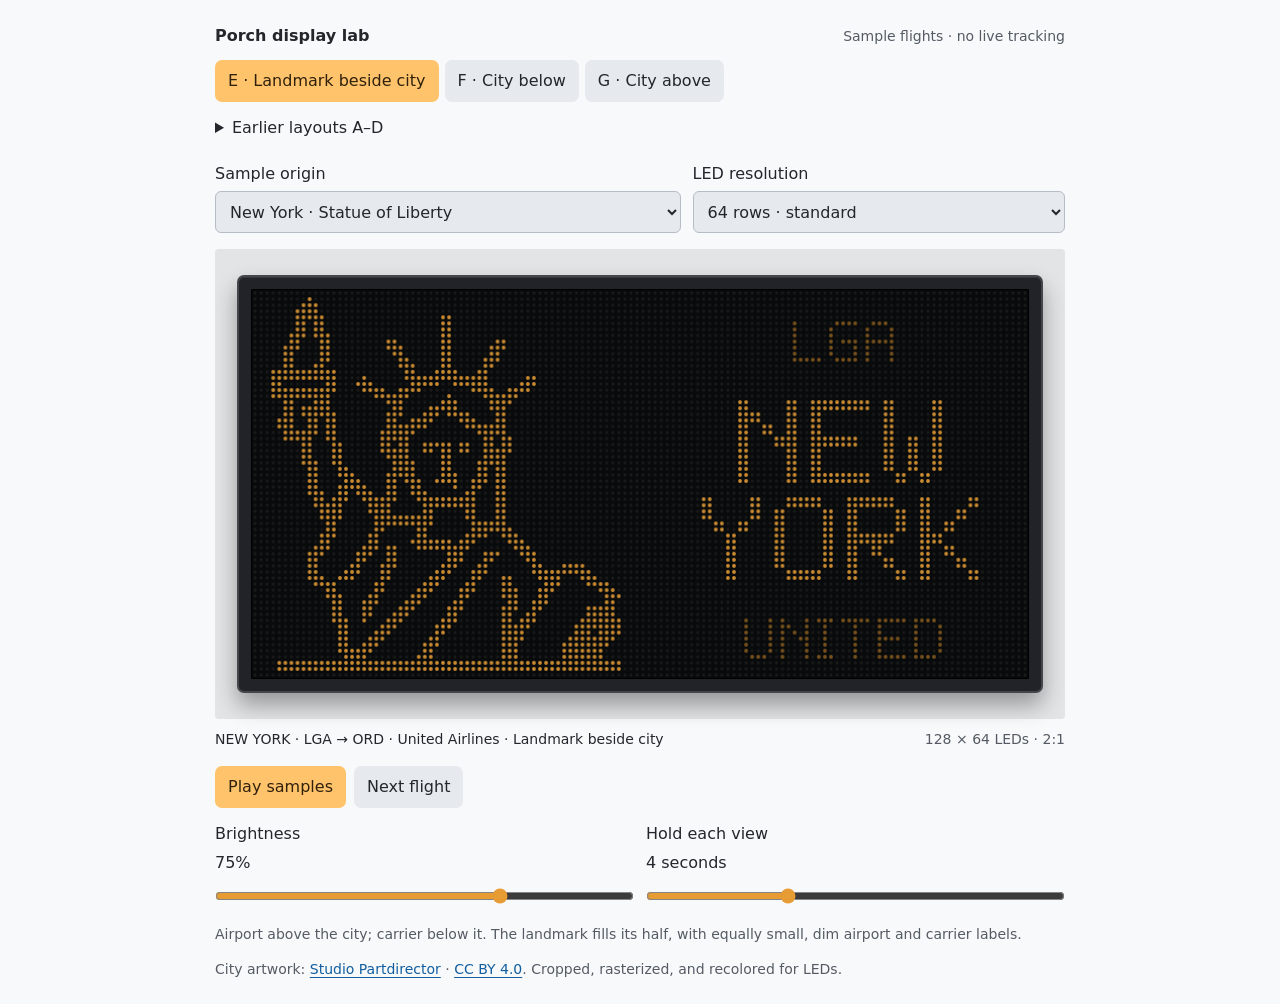
==== commit 6637dad6: "Prioritize landmark and stack secondary flight labels beside city" ====
--- a/index.html
+++ b/index.html
@@ -65,8 +65,8 @@
     <span class="text-small text-muted">Sample flights · no live tracking</span>
   </div>
   <div class="pd-layouts" role="group" aria-label="Larger landmark layouts">
-    <button class="btn" type="button" data-layout="e" aria-pressed="false">E · Landmark beside city</button>
-    <button class="btn" type="button" data-layout="f" aria-pressed="true">F · City below</button>
+    <button class="btn" type="button" data-layout="e" aria-pressed="true">E · Landmark beside city</button>
+    <button class="btn" type="button" data-layout="f" aria-pressed="false">F · City below</button>
     <button class="btn" type="button" data-layout="g" aria-pressed="false">G · City above</button>
   </div>
   <details class="pd-earlier">
@@ -180,7 +180,7 @@
       '-':['000','000','000','111','000','000','000'],
       ' ':['000','000','000','000','000','000','000']
     };
-    const state = { layout:'f', city:0, rows:64, brightness:75, hold:4, phase:0, playing:false, remaining:0 };
+    const state = { layout:'e', city:0, rows:64, brightness:75, hold:4, phase:0, playing:false, remaining:0 };
     const artwork = new Map();
     const masks = new Map();
     let cols = 128, rows = 64, pixels = new Uint8Array(cols * rows);
@@ -193,11 +193,11 @@
       for(let py=Math.max(0,y); py<Math.min(rows,y+h); py++)
         for(let px=Math.max(0,x); px<Math.min(cols,x+w); px++) pixels[py*cols+px]=value;
     }
-    function text(str,x,y,scale=1,value=255) {
+    function text(str,x,y,scale=1,value=255,scaleY=scale) {
       x=Math.round(x); y=Math.round(y);
       for(const char of str) {
         const glyph=font[char] || font[' '];
-        glyph.forEach((line,gy) => [...line].forEach((bit,gx) => { if(bit==='1') rect(x+gx*scale,y+gy*scale,scale,scale,value); }));
+        glyph.forEach((line,gy) => [...line].forEach((bit,gx) => { if(bit==='1') rect(x+gx*scale,y+gy*scaleY,scale,scaleY,value); }));
         x+=(glyph[0].length+1)*scale;
       }
     }
@@ -293,7 +293,7 @@
       fitText(city.code+' > ORD',2*r,55*r,cols-4*r,7*r,Math.floor(r));
     }
     // These three arrangements keep both the name and landmark visible at 2:1.
-    // At 128 x 64, A reserves about 40 x 54 pixels for art; E reserves 64 x 49.
+    // At 128 x 64, A reserves about 40 x 54 pixels for art; E reserves 64 x 62.
     // F and G reserve 120 x 49 (41 when a long city name wraps).
     // Artwork is never stretched.
     function flightMetadata(city,y,scale) {
@@ -304,11 +304,32 @@
     }
     function landmarkBeside(city) {
       const r=rows/64, scale=Math.max(1,Math.floor(r));
-      const footerY=rows-2*r-7*scale;
-      icon(city.icon,3*r,3*r,64*r,footerY-6*r);
-      const cityX=Math.round(72*r), cityY=rows===32?0:3*r;
-      fitText(city.name,cityX,cityY,cols-cityX-(rows===32?1:Math.round(3*r)),footerY-cityY-1,Math.max(1,Math.floor(2*r)));
-      flightMetadata(city,footerY,scale);
+      const margin=Math.max(1,r), cityX=cols/2+4*r, cityWidth=cols-cityX-2*r;
+      // The full left half belongs to the landmark. Keep its original proportions.
+      icon(city.icon,0,margin,cols/2,rows-2*margin);
+      const codeY=rows===32?0:5*r, carrierY=rows===32?24:54*r;
+      const carrier=rows===32?city.carrierCode:city.carrierLabel;
+      text(city.code,cityX+(cityWidth-measure(city.code,scale))/2,codeY,scale,150);
+      text(carrier,cityX+(cityWidth-measure(carrier,scale))/2,carrierY,scale,150);
+      if(rows===32) {
+        // The coarse panel cannot fit all three full labels in one half.
+        const cityLabel=city.name==='SAN FRANCISCO'?'SAN FRAN':city.name;
+        fitText(cityLabel,cityX,8,cityWidth,15,1);
+        return;
+      }
+      const words=city.name.split(' '), choices=[[city.name]];
+      for(let i=1;i<words.length;i++) choices.push([words.slice(0,i).join(' '),words.slice(i).join(' ')]);
+      const scaleY=2*scale, cityY=17*r, cityHeight=32*r;
+      // Keep the city twice the labels' letter height, using narrower lettering
+      // when a long name needs it, without reducing its vertical prominence.
+      for(const scaleX of [2*scale,scale]) {
+        const lines=choices.find(lines=>lines.every(line=>measure(line,scaleX)<=cityWidth) && (lines.length*8-1)*scaleY<=cityHeight);
+        if(!lines) continue;
+        const top=cityY+(cityHeight-(lines.length*8-1)*scaleY)/2;
+        lines.forEach((line,i)=>text(line,cityX+(cityWidth-measure(line,scaleX))/2,top+i*8*scaleY,scaleX,255,scaleY));
+        return;
+      }
+      fitText(city.name,cityX,cityY,cityWidth,cityHeight,scale);
     }
     function captionMetrics(city) {
       const r=rows/64;
@@ -426,8 +447,10 @@
       el('pd-status').textContent=city.name+' · '+city.code+' → ORD · '+(hasFlightDetails?city.carrier+' · ':'')+phase;
       el('pd-note').textContent=state.layout==='c'?'Skyline buildings are schematic; the central landmark comes from the city library.':'Pixel layout preview; screen brightness and size are not calibrated to real hardware.';
       if(hasFlightDetails) el('pd-note').textContent='Origin airport at left; sample carrier at right. '+({e:'Flight details below the city and landmark.',f:'City and flight details below the landmark.',g:'City and flight details above the landmark.'})[state.layout]+' Display size and brightness are simulated.';
+      if(state.layout==='e') el('pd-note').textContent='Airport above the city; carrier below it. The landmark fills its half, with equally small, dim airport and carrier labels.';
       if(rows===32) el('pd-note').textContent+=' Coarse mode omits small details; long city names may use the whole sign.';
       if(rows===32 && hasFlightDetails) el('pd-note').textContent+=' Carrier names use compact codes.';
+      if(rows===32 && state.layout==='e' && city.name==='SAN FRANCISCO') el('pd-note').textContent+=' San Francisco is abbreviated to SAN FRAN on this coarse grid.';
       canvas.setAttribute('aria-label',phase+' layout. Sample flight from '+city.name+', '+city.airport+' ('+city.code+'), to Chicago O’Hare. '+(hasFlightDetails?'Carrier: '+city.carrier+'. ':'')+'Landmark: '+city.landmark+'. '+cols+' by '+rows+' LEDs.');
       root.dataset.city=String(state.city); root.dataset.phase=String(state.phase); root.dataset.layout=state.layout;
       root.dataset.cols=String(cols); root.dataset.rows=String(rows);
